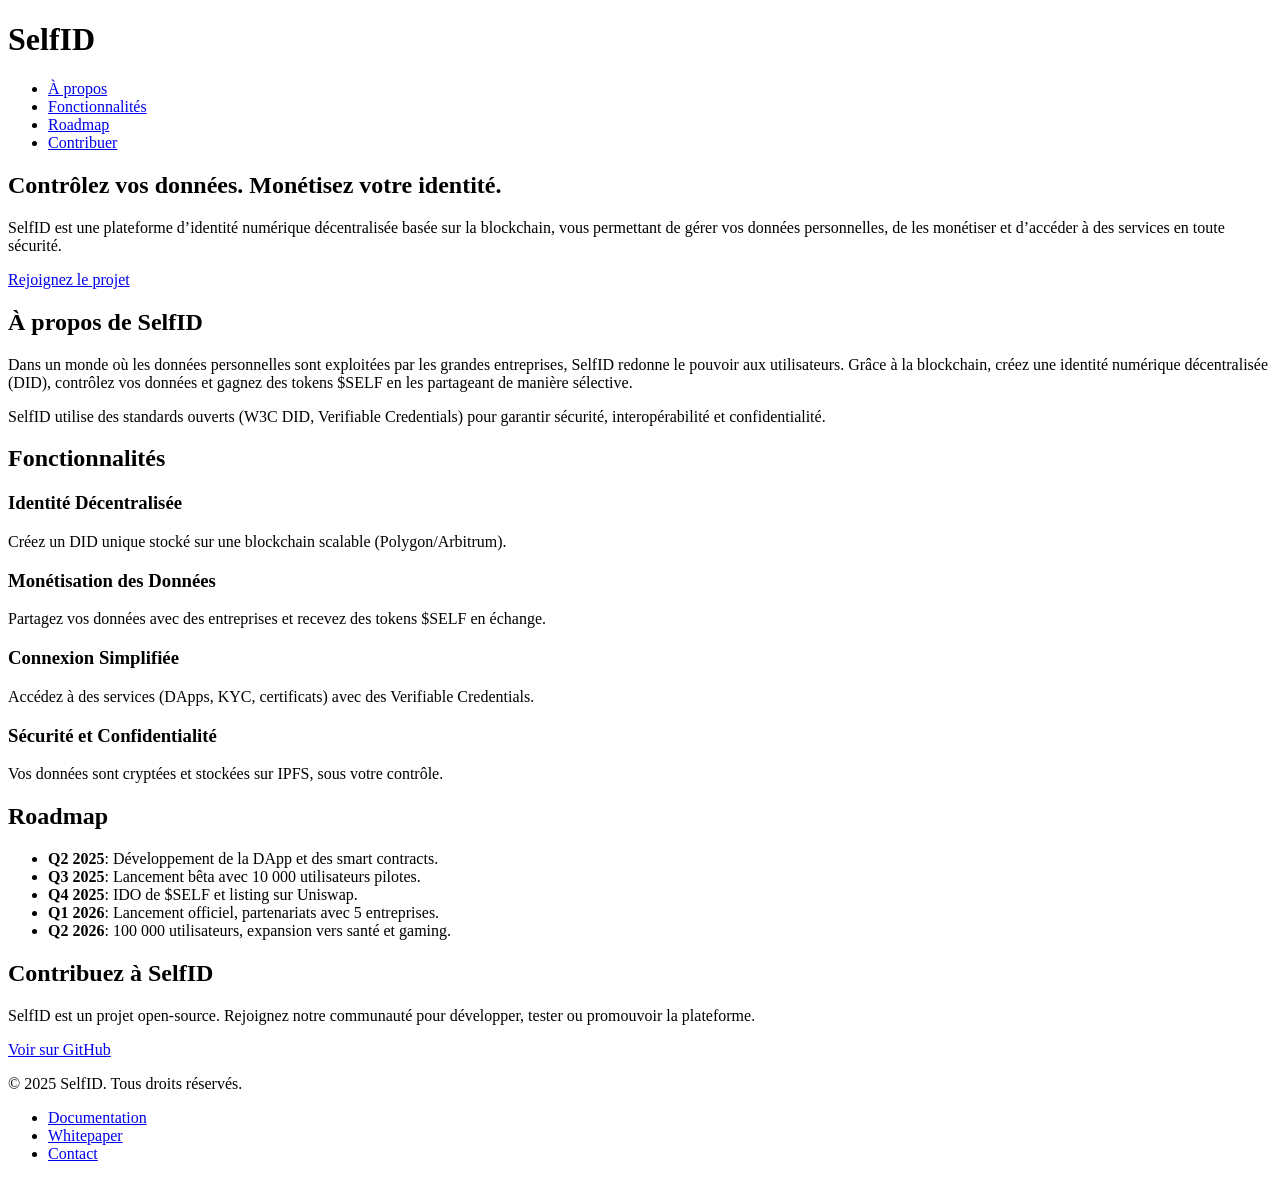
==== index.html @ 8c8bdaf2 "Create index.html" ====
<!DOCTYPE html>
<html lang="fr">
<head>
    <meta charset="UTF-8">
    <meta name="viewport" content="width=device-width, initial-scale=1.0">
    <title>SelfID - Plateforme d'Identité Numérique Décentralisée</title>
    <link rel="stylesheet" href="styles.css">
    <link href="https://fonts.googleapis.com/css2?family=Inter:wght@400;600;700&display=swap" rel="stylesheet">
</head>
<body>
    <header>
        <div class="container">
            <h1>SelfID</h1>
            <nav>
                <ul>
                    <li><a href="#about">À propos</a></li>
                    <li><a href="#features">Fonctionnalités</a></li>
                    <li><a href="#roadmap">Roadmap</a></li>
                    <li><a href="#contribute">Contribuer</a></li>
                </ul>
            </nav>
        </div>
    </header>

    <section id="hero">
        <div class="container">
            <h2>Contrôlez vos données. Monétisez votre identité.</h2>
            <p>SelfID est une plateforme d’identité numérique décentralisée basée sur la blockchain, vous permettant de gérer vos données personnelles, de les monétiser et d’accéder à des services en toute sécurité.</p>
            <a href="#contribute" class="cta-button">Rejoignez le projet</a>
        </div>
    </section>

    <section id="about">
        <div class="container">
            <h2>À propos de SelfID</h2>
            <p>Dans un monde où les données personnelles sont exploitées par les grandes entreprises, SelfID redonne le pouvoir aux utilisateurs. Grâce à la blockchain, créez une identité numérique décentralisée (DID), contrôlez vos données et gagnez des tokens $SELF en les partageant de manière sélective.</p>
            <p>SelfID utilise des standards ouverts (W3C DID, Verifiable Credentials) pour garantir sécurité, interopérabilité et confidentialité.</p>
        </div>
    </section>

    <section id="features">
        <div class="container">
            <h2>Fonctionnalités</h2>
            <div class="features-grid">
                <div class="feature">
                    <h3>Identité Décentralisée</h3>
                    <p>Créez un DID unique stocké sur une blockchain scalable (Polygon/Arbitrum).</p>
                </div>
                <div class="feature">
                    <h3>Monétisation des Données</h3>
                    <p>Partagez vos données avec des entreprises et recevez des tokens $SELF en échange.</p>
                </div>
                <div class="feature">
                    <h3>Connexion Simplifiée</h3>
                    <p>Accédez à des services (DApps, KYC, certificats) avec des Verifiable Credentials.</p>
                </div>
                <div class="feature">
                    <h3>Sécurité et Confidentialité</h3>
                    <p>Vos données sont cryptées et stockées sur IPFS, sous votre contrôle.</p>
                </div>
            </div>
        </div>
    </section>

    <section id="roadmap">
        <div class="container">
            <h2>Roadmap</h2>
            <ul class="roadmap-list">
                <li><strong>Q2 2025</strong>: Développement de la DApp et des smart contracts.</li>
                <li><strong>Q3 2025</strong>: Lancement bêta avec 10 000 utilisateurs pilotes.</li>
                <li><strong>Q4 2025</strong>: IDO de $SELF et listing sur Uniswap.</li>
                <li><strong>Q1 2026</strong>: Lancement officiel, partenariats avec 5 entreprises.</li>
                <li><strong>Q2 2026</strong>: 100 000 utilisateurs, expansion vers santé et gaming.</li>
            </ul>
        </div>
    </section>

    <section id="contribute">
        <div class="container">
            <h2>Contribuez à SelfID</h2>
            <p>SelfID est un projet open-source. Rejoignez notre communauté pour développer, tester ou promouvoir la plateforme.</p>
            <a href="https://github.com/selfid-project" class="cta-button">Voir sur GitHub</a>
        </div>
    </section>

    <footer>
        <div class="container">
            <p>&copy; 2025 SelfID. Tous droits réservés.</p>
            <ul>
                <li><a href="#">Documentation</a></li>
                <li><a href="#">Whitepaper</a></li>
                <li><a href="#">Contact</a></li>
            </ul>
        </div>
    </footer>
</body>
</html>
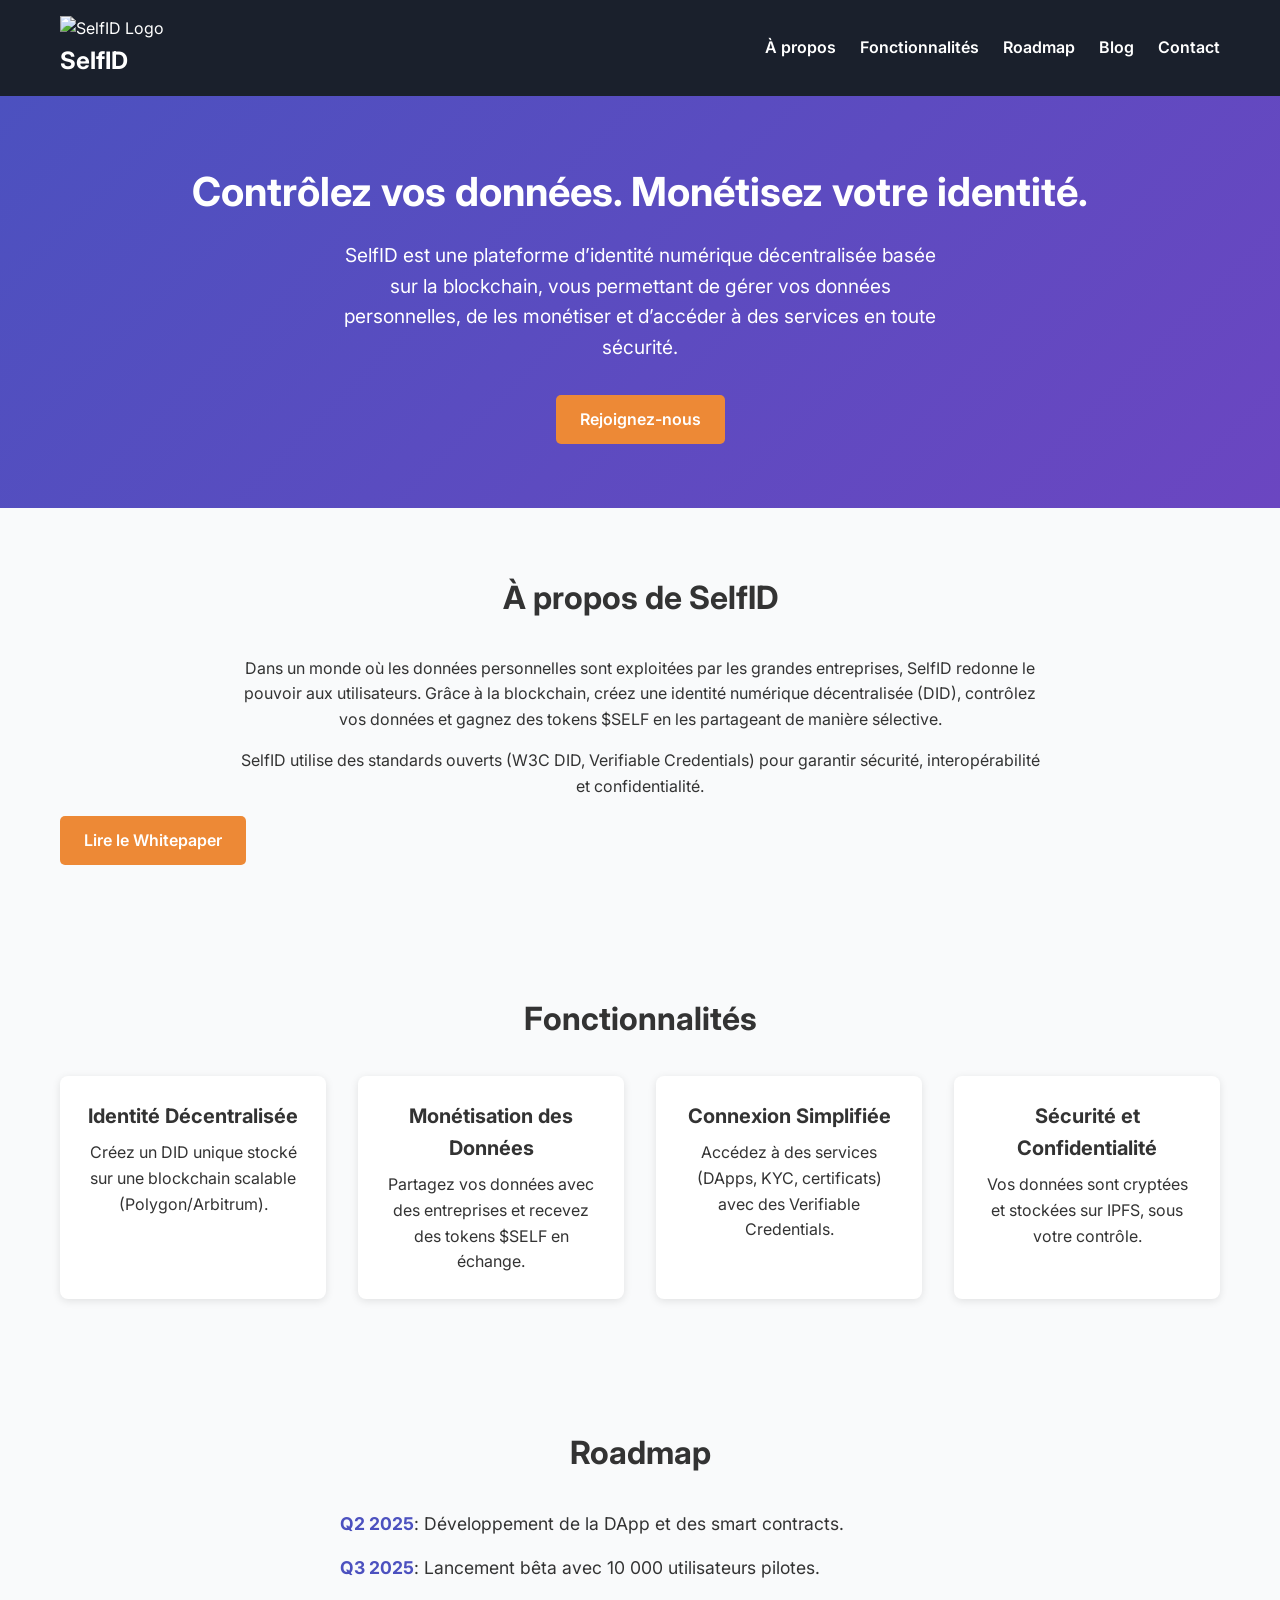
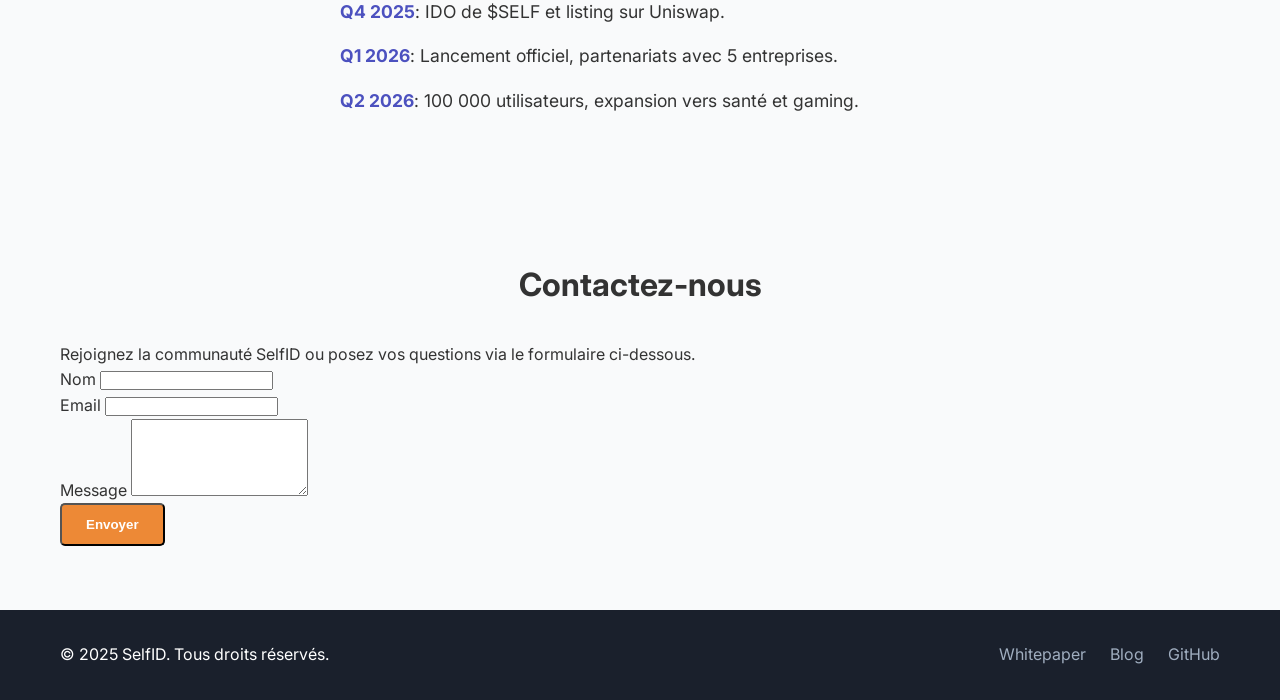
==== commit f9028d2b: "Update index.html" ====
--- a/index.html
+++ b/index.html
@@ -10,13 +10,17 @@
 <body>
     <header>
         <div class="container">
-            <h1>SelfID</h1>
+            <div class="logo">
+                <img src="assets/logo.png" alt="SelfID Logo" width="40">
+                <h1>SelfID</h1>
+            </div>
             <nav>
                 <ul>
                     <li><a href="#about">À propos</a></li>
                     <li><a href="#features">Fonctionnalités</a></li>
                     <li><a href="#roadmap">Roadmap</a></li>
-                    <li><a href="#contribute">Contribuer</a></li>
+                    <li><a href="blog.html">Blog</a></li>
+                    <li><a href="#contact">Contact</a></li>
                 </ul>
             </nav>
         </div>
@@ -26,7 +30,7 @@
         <div class="container">
             <h2>Contrôlez vos données. Monétisez votre identité.</h2>
             <p>SelfID est une plateforme d’identité numérique décentralisée basée sur la blockchain, vous permettant de gérer vos données personnelles, de les monétiser et d’accéder à des services en toute sécurité.</p>
-            <a href="#contribute" class="cta-button">Rejoignez le projet</a>
+            <a href="#contact" class="cta-button">Rejoignez-nous</a>
         </div>
     </section>
 
@@ -35,6 +39,7 @@
             <h2>À propos de SelfID</h2>
             <p>Dans un monde où les données personnelles sont exploitées par les grandes entreprises, SelfID redonne le pouvoir aux utilisateurs. Grâce à la blockchain, créez une identité numérique décentralisée (DID), contrôlez vos données et gagnez des tokens $SELF en les partageant de manière sélective.</p>
             <p>SelfID utilise des standards ouverts (W3C DID, Verifiable Credentials) pour garantir sécurité, interopérabilité et confidentialité.</p>
+            <a href="whitepaper.html" class="cta-button secondary">Lire le Whitepaper</a>
         </div>
     </section>
 
@@ -75,21 +80,38 @@
         </div>
     </section>
 
-    <section id="contribute">
+    <section id="contact">
         <div class="container">
-            <h2>Contribuez à SelfID</h2>
-            <p>SelfID est un projet open-source. Rejoignez notre communauté pour développer, tester ou promouvoir la plateforme.</p>
-            <a href="https://github.com/selfid-project" class="cta-button">Voir sur GitHub</a>
+            <h2>Contactez-nous</h2>
+            <p>Rejoignez la communauté SelfID ou posez vos questions via le formulaire ci-dessous.</p>
+            <form action="https://formsubmit.co/your-email@example.com" method="POST" class="contact-form">
+                <input type="hidden" name="_subject" value="Nouveau message depuis SelfID">
+                <input type="hidden" name="_captcha" value="false">
+                <input type="hidden" name="_next" value="https://votre-nom-dutilisateur.github.io/selfid-project/thank-you.html">
+                <div class="form-group">
+                    <label for="name">Nom</label>
+                    <input type="text" id="name" name="name" required>
+                </div>
+                <div class="form-group">
+                    <label for="email">Email</label>
+                    <input type="email" id="email" name="email" required>
+                </div>
+                <div class="form-group">
+                    <label for="message">Message</label>
+                    <textarea id="message" name="message" rows="5" required></textarea>
+                </div>
+                <button type="submit" class="cta-button">Envoyer</button>
+            </form>
         </div>
     </section>
 
     <footer>
         <div class="container">
-            <p>&copy; 2025 SelfID. Tous droits réservés.</p>
+            <p>© 2025 SelfID. Tous droits réservés.</p>
             <ul>
-                <li><a href="#">Documentation</a></li>
-                <li><a href="#">Whitepaper</a></li>
-                <li><a href="#">Contact</a></li>
+                <li><a href="whitepaper.html">Whitepaper</a></li>
+                <li><a href="blog.html">Blog</a></li>
+                <li><a href="https://github.com/selfid-project">GitHub</a></li>
             </ul>
         </div>
     </footer>
--- a/styles.css
+++ b/styles.css
@@ -0,0 +1,222 @@
+/* Réinitialisation et styles globaux */
+* {
+    margin: 0;
+    padding: 0;
+    box-sizing: border-box;
+}
+
+body {
+    font-family: 'Inter', sans-serif;
+    line-height: 1.6;
+    color: #333;
+    background-color: #f9fafb;
+}
+
+.container {
+    max-width: 1200px;
+    margin: 0 auto;
+    padding: 0 20px;
+}
+
+/* Header */
+header {
+    background-color: #1a202c;
+    color: #fff;
+    padding: 1rem 0;
+    position: sticky;
+    top: 0;
+    z-index: 100;
+}
+
+header .container {
+    display: flex;
+    justify-content: space-between;
+    align-items: center;
+}
+
+header h1 {
+    font-size: 1.5rem;
+    font-weight: 700;
+}
+
+header nav ul {
+    display: flex;
+    list-style: none;
+}
+
+header nav ul li {
+    margin-left: 1.5rem;
+}
+
+header nav ul li a {
+    color: #fff;
+    text-decoration: none;
+    font-weight: 600;
+}
+
+header nav ul li a:hover {
+    color: #a0aec0;
+}
+
+/* Hero Section */
+#hero {
+    background: linear-gradient(135deg, #4c51bf, #6b46c1);
+    color: #fff;
+    text-align: center;
+    padding: 4rem 0;
+}
+
+#hero h2 {
+    font-size: 2.5rem;
+    margin-bottom: 1rem;
+}
+
+#hero p {
+    font-size: 1.2rem;
+    max-width: 600px;
+    margin: 0 auto 2rem;
+}
+
+.cta-button {
+    display: inline-block;
+    background-color: #ed8936;
+    color: #fff;
+    padding: 0.75rem 1.5rem;
+    border-radius: 5px;
+    text-decoration: none;
+    font-weight: 600;
+}
+
+.cta-button:hover {
+    background-color: #dd6b20;
+}
+
+/* Sections générales */
+section {
+    padding: 4rem 0;
+}
+
+section h2 {
+    font-size: 2rem;
+    text-align: center;
+    margin-bottom: 2rem;
+}
+
+/* About Section */
+#about p {
+    max-width: 800px;
+    margin: 0 auto 1rem;
+    text-align: center;
+}
+
+/* Features Section */
+.features-grid {
+    display: grid;
+    grid-template-columns: repeat(auto-fit, minmax(250px, 1fr));
+    gap: 2rem;
+}
+
+.feature {
+    background-color: #fff;
+    padding: 1.5rem;
+    border-radius: 8px;
+    box-shadow: 0 2px 8px rgba(0, 0, 0, 0.1);
+    text-align: center;
+}
+
+.feature h3 {
+    font-size: 1.25rem;
+    margin-bottom: 0.5rem;
+}
+
+/* Roadmap Section */
+.roadmap-list {
+    max-width: 600px;
+    margin: 0 auto;
+    list-style: none;
+}
+
+.roadmap-list li {
+    margin-bottom: 1rem;
+    font-size: 1.1rem;
+}
+
+.roadmap-list li strong {
+    color: #4c51bf;
+}
+
+/* Contribute Section */
+#contribute {
+    background-color: #edf2f7;
+    text-align: center;
+}
+
+#contribute p {
+    max-width: 600px;
+    margin: 0 auto 1.5rem;
+}
+
+/* Footer */
+footer {
+    background-color: #1a202c;
+    color: #fff;
+    padding: 2rem 0;
+    text-align: center;
+}
+
+footer .container {
+    display: flex;
+    justify-content: space-between;
+    align-items: center;
+    flex-wrap: wrap;
+}
+
+footer ul {
+    display: flex;
+    list-style: none;
+}
+
+footer ul li {
+    margin-left: 1.5rem;
+}
+
+footer ul li a {
+    color: #a0aec0;
+    text-decoration: none;
+}
+
+footer ul li a:hover {
+    color: #fff;
+}
+
+/* Responsivité */
+@media (max-width: 768px) {
+    header .container {
+        flex-direction: column;
+        text-align: center;
+    }
+
+    header nav ul {
+        margin-top: 1rem;
+    }
+
+    header nav ul li {
+        margin: 0 0.75rem;
+    }
+
+    #hero h2 {
+        font-size: 2rem;
+    }
+
+    #hero p {
+        font-size: 1rem;
+    }
+
+    footer .container {
+        flex-direction: column;
+    }
+
+    footer ul {
+        margin-top: 1rem;
+    }
+}
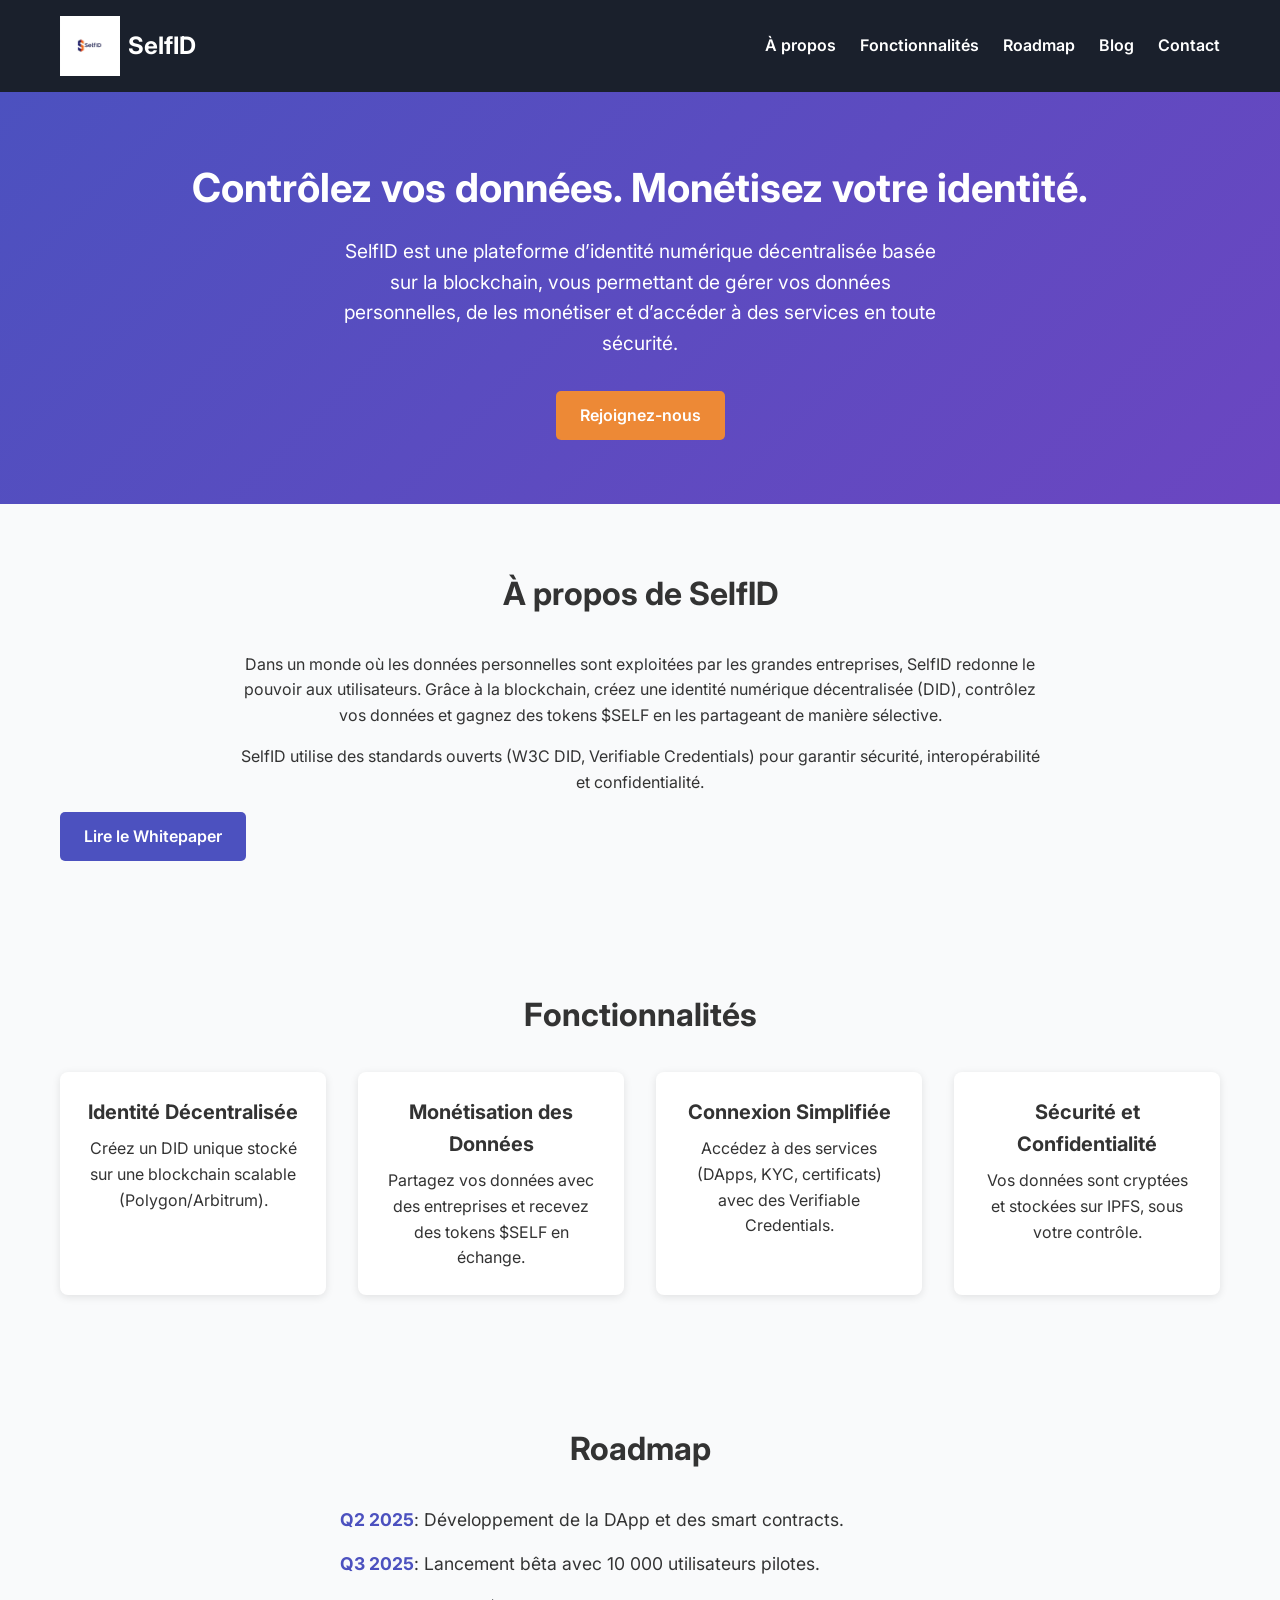
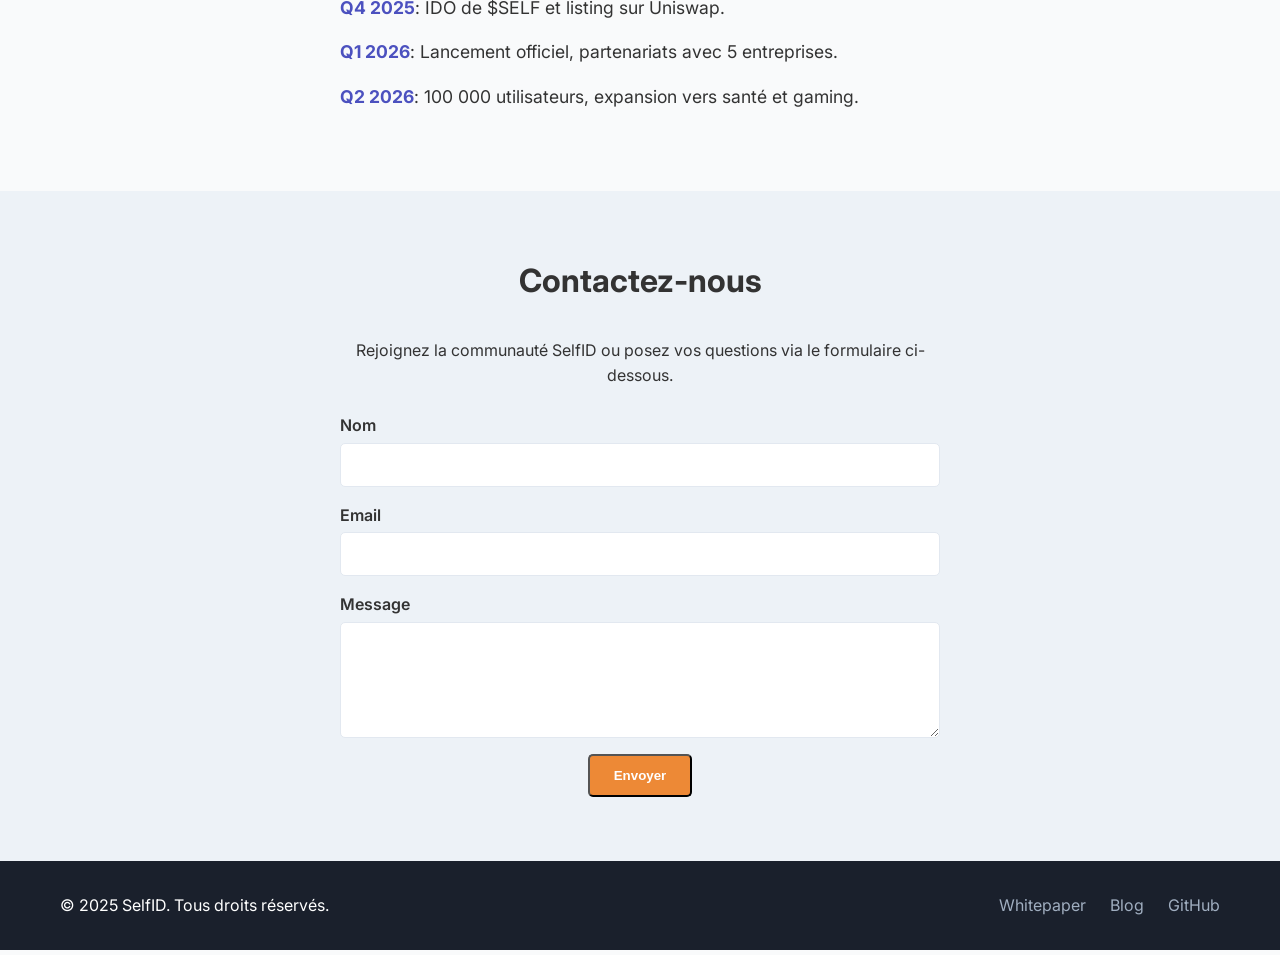
==== commit e3e92085: "Update index.html" ====
--- a/index.html
+++ b/index.html
@@ -11,7 +11,7 @@
     <header>
         <div class="container">
             <div class="logo">
-                <img src="assets/logo.png" alt="SelfID Logo" width="40">
+                <img src="assets/logo.png" alt="SelfID Logo" width="60">
                 <h1>SelfID</h1>
             </div>
             <nav>
--- a/styles.css
+++ b/styles.css
@@ -34,6 +34,12 @@
     align-items: center;
 }
 
+.logo {
+    display: flex;
+    align-items: center;
+    gap: 0.5rem;
+}
+
 header h1 {
     font-size: 1.5rem;
     font-weight: 700;
@@ -89,6 +95,14 @@
 
 .cta-button:hover {
     background-color: #dd6b20;
+}
+
+.cta-button.secondary {
+    background-color: #4c51bf;
+}
+
+.cta-button.secondary:hover {
+    background-color: #3c366b;
 }
 
 /* Sections générales */
@@ -145,15 +159,89 @@
     color: #4c51bf;
 }
 
-/* Contribute Section */
-#contribute {
+/* Contact Section */
+#contact {
     background-color: #edf2f7;
     text-align: center;
 }
 
-#contribute p {
+#contact p {
     max-width: 600px;
     margin: 0 auto 1.5rem;
+}
+
+.contact-form {
+    max-width: 600px;
+    margin: 0 auto;
+    display: flex;
+    flex-direction: column;
+    gap: 1rem;
+}
+
+.form-group {
+    display: flex;
+    flex-direction: column;
+    text-align: left;
+}
+
+.form-group label {
+    font-weight: 600;
+    margin-bottom: 0.25rem;
+}
+
+.form-group input,
+.form-group textarea {
+    padding: 0.75rem;
+    border: 1px solid #e2e8f0;
+    border-radius: 5px;
+    font-size: 1rem;
+}
+
+.form-group textarea {
+    resize: vertical;
+}
+
+.contact-form button {
+    align-self: center;
+}
+
+/* Blog Section */
+.blog-grid {
+    display: grid;
+    grid-template-columns: repeat(auto-fit, minmax(300px, 1fr));
+    gap: 2rem;
+}
+
+.post {
+    background-color: #fff;
+    padding: 1.5rem;
+    border-radius: 8px;
+    box-shadow: 0 2px 8px rgba(0, 0, 0, 0.1);
+}
+
+.post h3 {
+    font-size: 1.25rem;
+    margin-bottom: 0.5rem;
+}
+
+.post .date {
+    color: #718096;
+    font-size: 0.9rem;
+    margin-bottom: 0.5rem;
+}
+
+.post p {
+    margin-bottom: 1rem;
+}
+
+.read-more {
+    color: #4c51bf;
+    text-decoration: none;
+    font-weight: 600;
+}
+
+.read-more:hover {
+    color: #3c366b;
 }
 
 /* Footer */
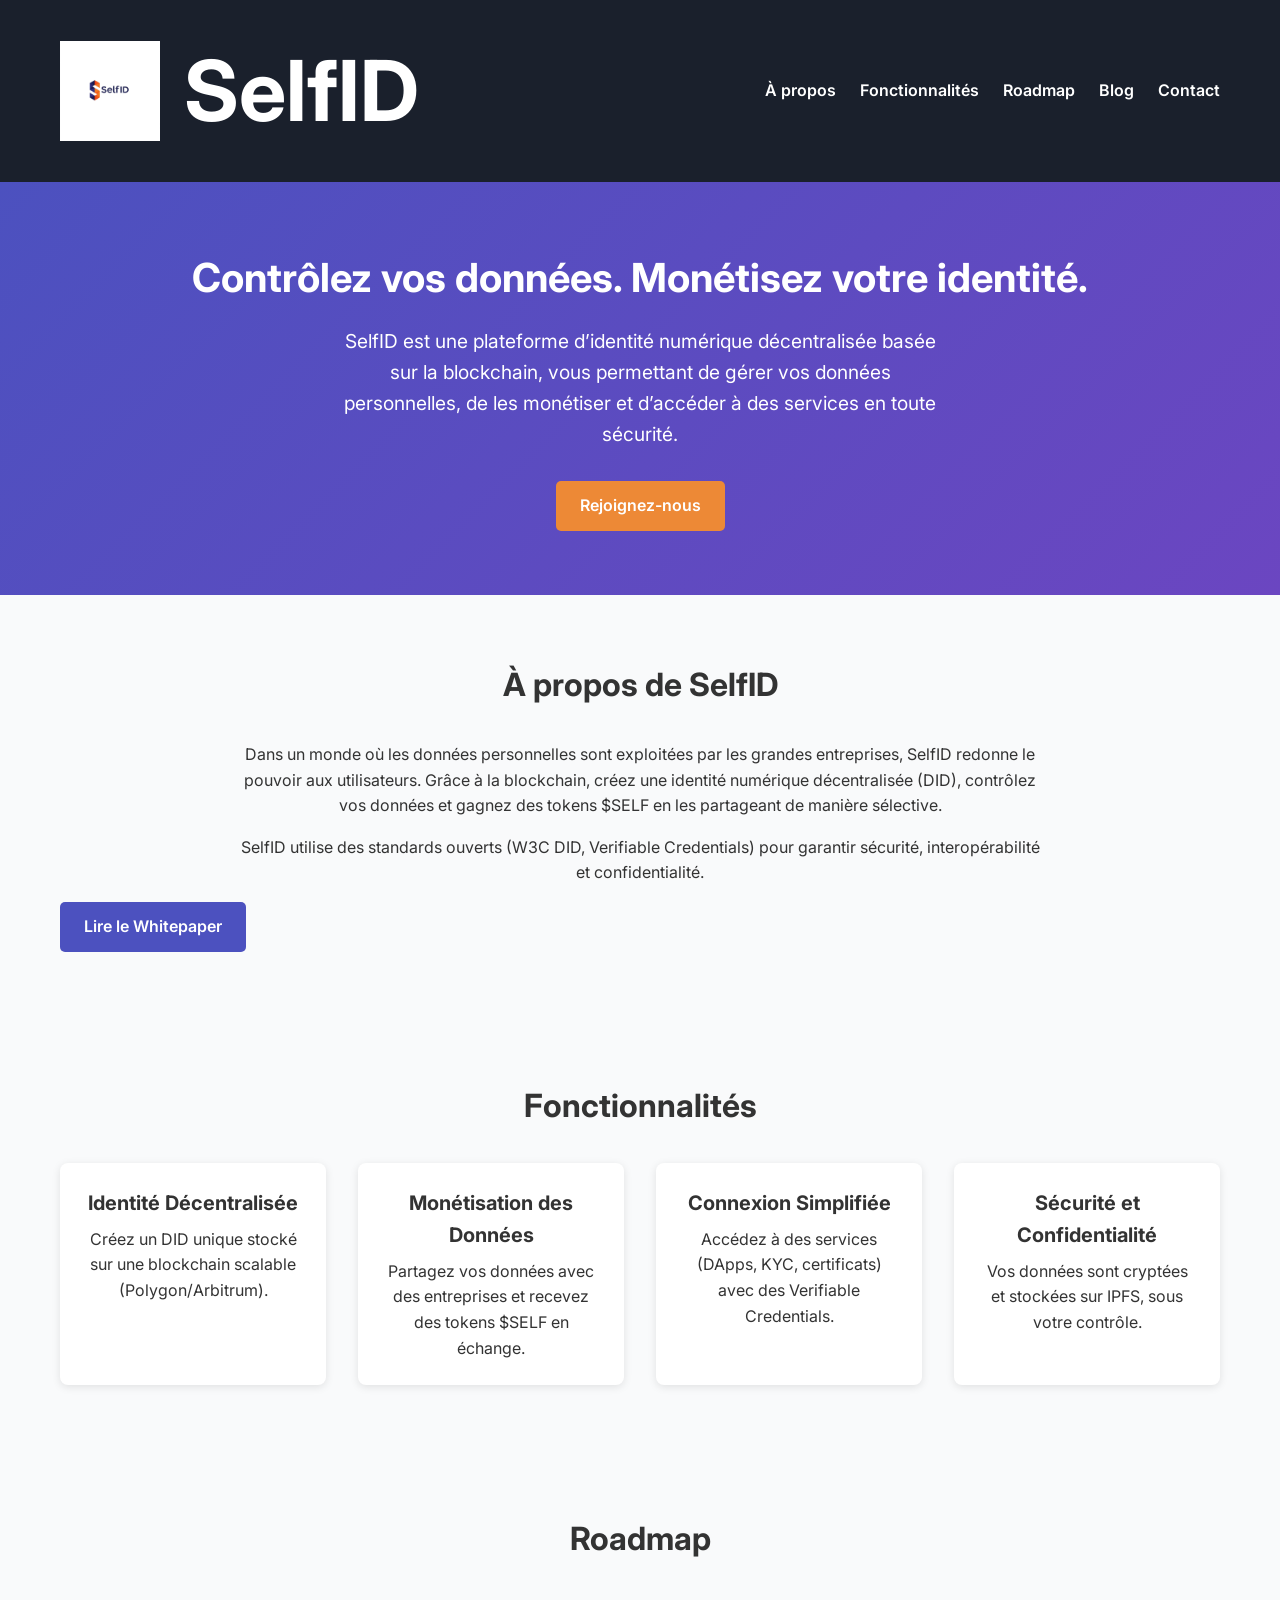
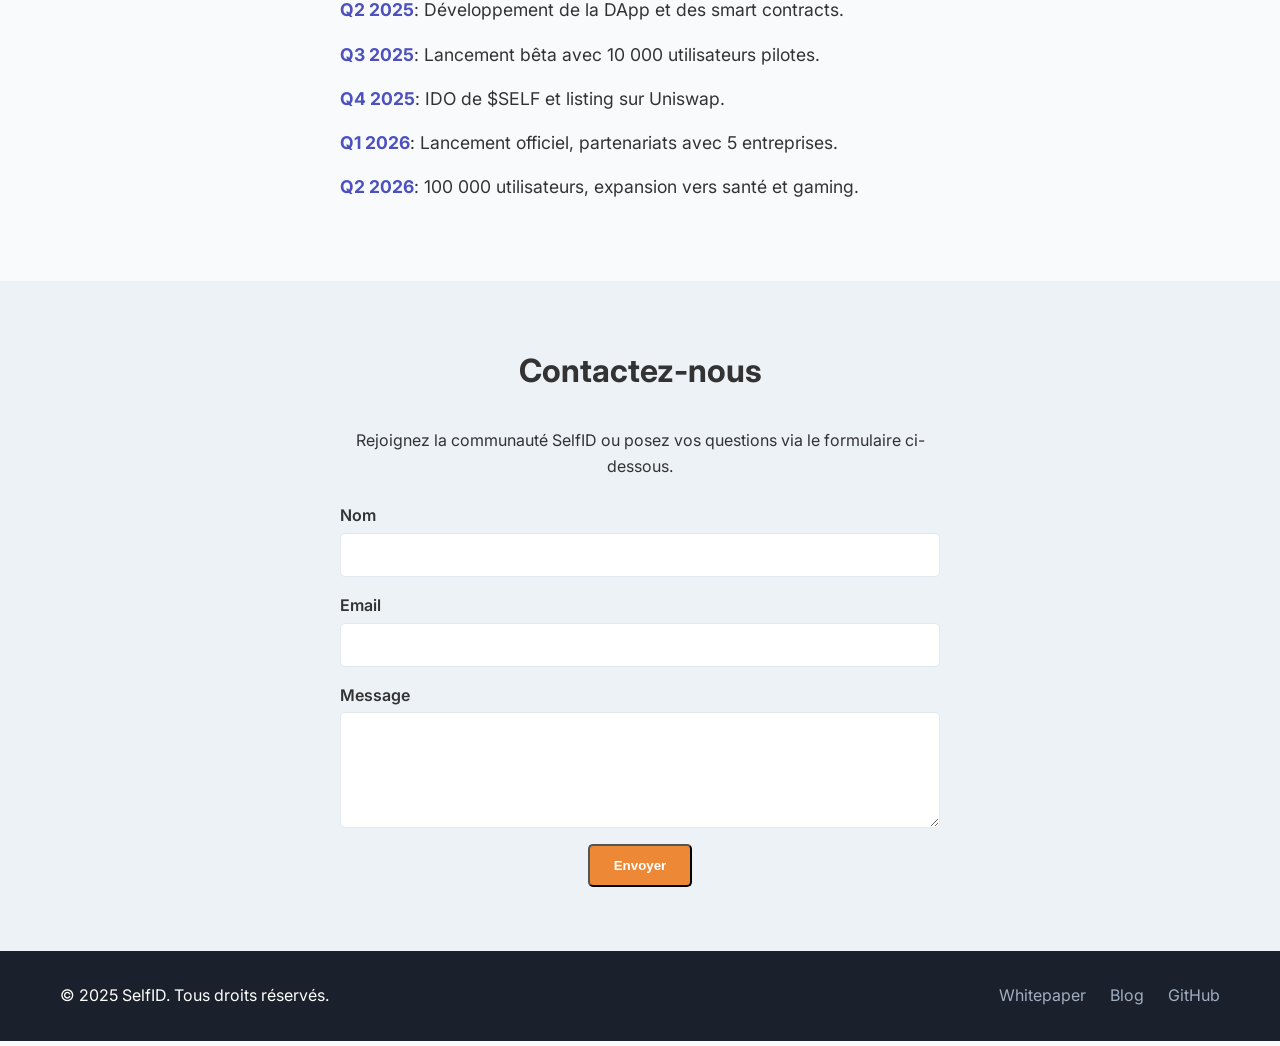
==== commit 8c3422ac: "Update index.html" ====
--- a/index.html
+++ b/index.html
@@ -11,7 +11,7 @@
     <header>
         <div class="container">
             <div class="logo">
-                <img src="assets/logo.png" alt="SelfID Logo" width="60">
+                <img src="assets/logo.png" alt="SelfID Logo" width="100"> <!-- Changement de 60 à 100 -->
                 <h1>SelfID</h1>
             </div>
             <nav>
@@ -25,6 +25,9 @@
             </nav>
         </div>
     </header>
+    <!-- Reste du fichier inchangé -->
+</body>
+</html>
 
     <section id="hero">
         <div class="container">
--- a/styles.css
+++ b/styles.css
@@ -22,7 +22,7 @@
 header {
     background-color: #1a202c;
     color: #fff;
-    padding: 1rem 0;
+    padding: 1.5rem 0; /* Augmentation du padding pour accueillir le texte plus grand */
     position: sticky;
     top: 0;
     z-index: 100;
@@ -37,11 +37,16 @@
 .logo {
     display: flex;
     align-items: center;
-    gap: 0.5rem;
+    gap: 1.5rem; /* Augmentation de l'espacement pour équilibrer avec le texte plus grand */
+}
+
+.logo img {
+    width: 100px; /* Augmentation de la taille du logo pour équilibrer avec le texte */
+    height: auto;
 }
 
 header h1 {
-    font-size: 1.5rem;
+    font-size: 5.25rem; /* Triplement de la taille : 1.75rem * 3 = 5.25rem */
     font-weight: 700;
 }
 
@@ -277,6 +282,11 @@
     color: #fff;
 }
 
+/* Version monochrome du logo pour le footer (facultatif) */
+footer .logo img {
+    filter: brightness(0) invert(1); /* Convertit le logo en blanc pour contraste */
+}
+
 /* Responsivité */
 @media (max-width: 768px) {
     header .container {
@@ -292,6 +302,19 @@
         margin: 0 0.75rem;
     }
 
+    .logo {
+        margin-bottom: 1rem; /* Espacement sur mobile */
+        gap: 1rem; /* Réduction de l'espacement sur mobile */
+    }
+
+    .logo img {
+        width: 70px; /* Réduction de la taille du logo sur mobile */
+    }
+
+    header h1 {
+        font-size: 3rem; /* Réduction de la taille du texte sur mobile (5.25rem est trop grand) */
+    }
+
     #hero h2 {
         font-size: 2rem;
     }
